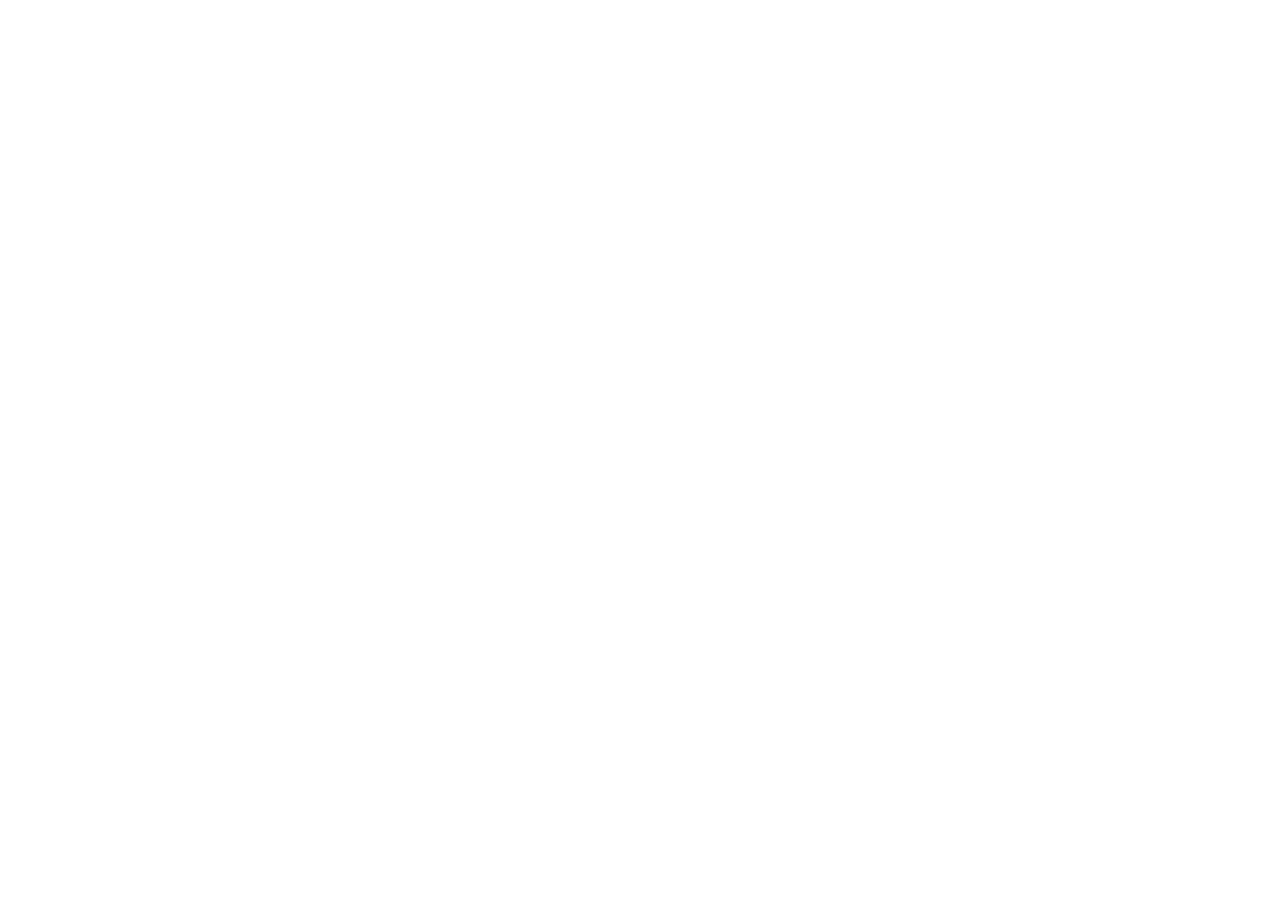
==== index.html @ 3fb9a58e "add" ====
<!DOCTYPE html>
<html lang="">

<head>
  <meta charset="utf-8">
  <title>The Lightning Thief</title>
  <link rel="icon" type="image/x-icon" href="images/favicon.png">
  <script src="p5.js"></script>
  <script src="p5.sound.js"></script>
  <script src="sketch.js"></script>
  <script src="percy.js"></script>
  <script src="enemy.js"></script>
  <script src="drop.js"></script>
  <link rel="stylesheet" href="styles.css">
  
</head>

<body>
  <main>
  </main>
</body>

</html>
---- styles.css ----
html, body {
    padding: 0;
    margin: 0;
    border: 0;
}

canvas {
    display: block;
    position: absolute;
    left: 0;
    top: 0;
}
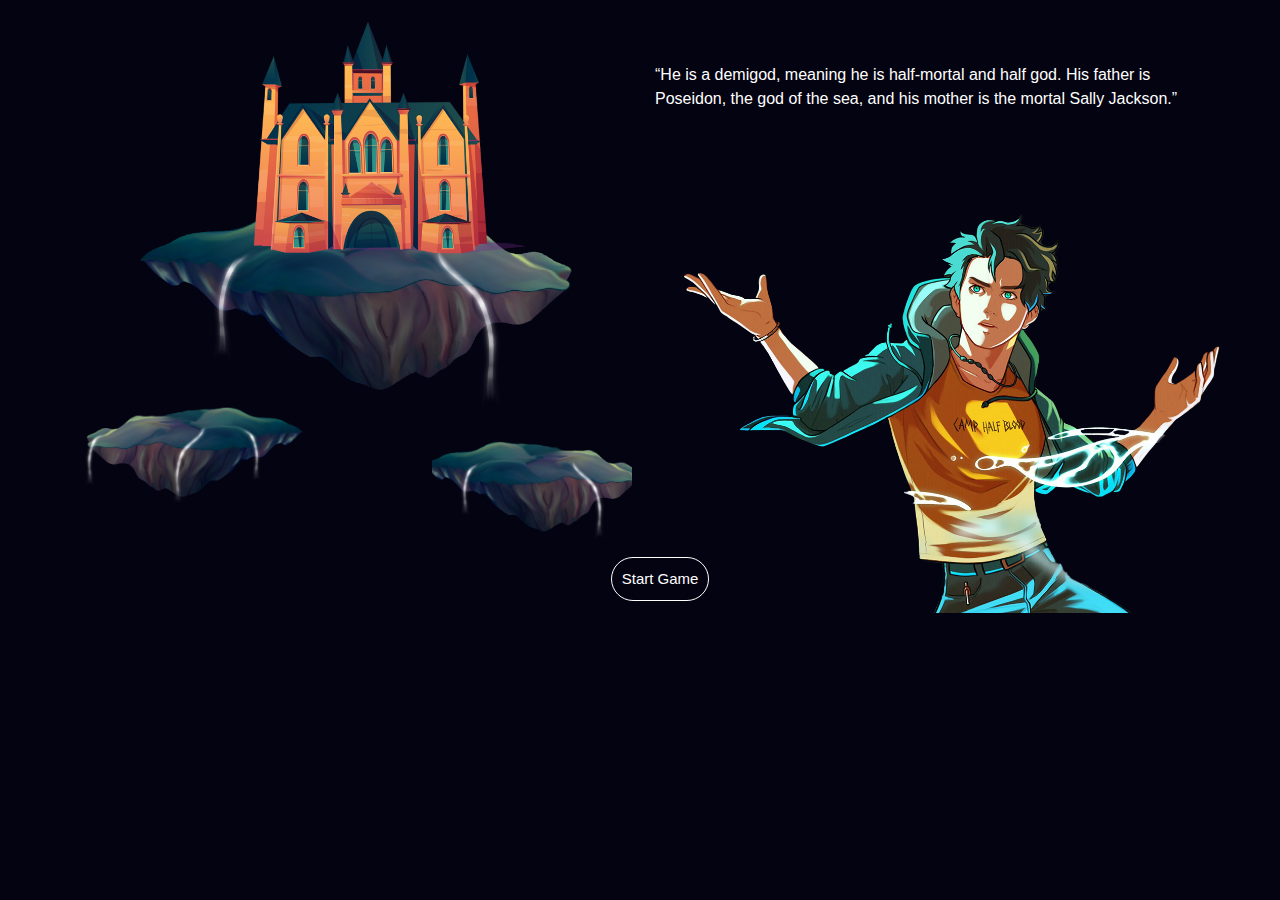
==== commit 905c12c6: "Rename home1.html to index.html" ====
--- a/index.html
+++ b/index.html
@@ -1,23 +1,57 @@
-<!DOCTYPE html>
-<html lang="">
-
-<head>
-  <meta charset="utf-8">
-  <title>The Lightning Thief</title>
-  <link rel="icon" type="image/x-icon" href="images/favicon.png">
-  <script src="p5.js"></script>
-  <script src="p5.sound.js"></script>
-  <script src="sketch.js"></script>
-  <script src="percy.js"></script>
-  <script src="enemy.js"></script>
-  <script src="drop.js"></script>
-  <link rel="stylesheet" href="styles.css">
-  
-</head>
-
-<body>
-  <main>
-  </main>
-</body>
-
-</html>
+<!DOCTYPE html>
+<html>
+
+<head>
+    <meta charset="utf-8">
+    <meta name="viewport" content="width=device-width, initial-scale=1, shrink-to-fit=no">
+    <meta http-equiv="X-UA-Compatible" content="IE=edge">
+    <title>The Lightning Theif</title>
+    <link rel="icon" type="image/x-icon" href="favicon.png">
+    <link rel="stylesheet" href="https://maxcdn.bootstrapcdn.com/bootstrap/4.0.0/css/bootstrap.min.css"
+        integrity="sha384-Gn5384xqQ1aoWXA+058RXPxPg6fy4IWvTNh0E263XmFcJlSAwiGgFAW/dAiS6JXm" crossorigin="anonymous">
+    <link rel="stylesheet" href="style.css">
+
+</head>
+
+<body>
+    <div class="container-fluid">
+        <div class="row">
+            <div class="col-md-6" style="height: 400px;">
+                <img class="mountain1" src="2M 2.png" alt="Mount Olympus">
+            </div>
+            <div class="col-md-6" style="height: 200px;">
+                <p class="text">“He is a demigod, meaning he is half-mortal and half god. His father is Poseidon, the
+                    god of the sea, and his mother is the mortal Sally Jackson.”</p>
+            </div>
+        </div>
+        <div class="row">
+            <div class="col-md-3" style="height: 200px;">
+                <img class="smolm" src="MOUNTAIN 1 1.png" alt="smol mountain">
+            </div>
+            <div class="col-md-2" style="height: 200px;">
+                <img class="smollerm" src="1 M 1.png" alt="smoller mountain">
+            </div>
+            <div class="col-md-1" style="height: 180px;">
+                <button type="button" onclick="window.location.href ='home.html'"  class="btn">Start Game</button>
+            </div>
+
+            
+
+
+            <div class="col-md-6" style="height: 180px;">
+                <img class="percyj" src="percyj.png" alt="percyj">
+            </div>
+        </div>
+    </div>
+    <script src="https://code.jquery.com/jquery-3.2.1.slim.min.js"
+        integrity="sha384-KJ3o2DKtIkvYIK3UENzmM7KCkRr/rE9/Qpg6aAZGJwFDMVNA/GpGFF93hXpG5KkN"
+        crossorigin="anonymous"></script>
+    <script src="https://cdnjs.cloudflare.com/ajax/libs/popper.js/1.12.9/umd/popper.min.js"
+        integrity="sha384-ApNbgh9B+Y1QKtv3Rn7W3mgPxhU9K/ScQsAP7hUibX39j7fakFPskvXusvfa0b4Q"
+        crossorigin="anonymous"></script>
+    <script src="https://maxcdn.bootstrapcdn.com/bootstrap/4.0.0/js/bootstrap.min.js"
+        integrity="sha384-JZR6Spejh4U02d8jOt6vLEHfe/JQGiRRSQQxSfFWpi1MquVdAyjUar5+76PVCmYl"
+        crossorigin="anonymous"></script>
+</body>
+
+</html>
--- a/style.css
+++ b/style.css
@@ -0,0 +1,67 @@
+body {
+    background-color:#040311;
+}
+
+.container-fluid {
+    padding: 1% 7% 0% 7%;
+}
+
+.mountain1 {
+    height: 100%;
+    width: auto;
+}
+
+.text {
+    color: white;
+    padding-top: 50px;
+}
+
+.smolm {
+    height: 100%;
+    width: auto;
+    margin-top: -100px;
+    margin-left: -40px;
+}
+
+.smollerm {
+    height: 100%;
+    width: auto;
+    padding-left: 60px;
+    margin-top: -70px;
+}
+
+.percyj {
+    height: 500px;
+    width: auto;
+    margin-top: -300px;
+    padding-left: 20px;
+}
+
+
+.btn {
+     -webkit-border-radius: 100px;
+    -moz-border-radius: 100px;
+        border-radius: 100px;
+        color: #FFFFFF;
+        font-family: Helvetica;
+        font-size: 15px;
+        font-weight: 100;
+        padding: 10px;
+        background-color: #040311;
+        border: solid #FFFFFF 1.5px;
+        text-decoration: none;
+        display: inline-block;
+        cursor: pointer;
+        text-align: center;
+        margin-top: 144px;
+        margin-left: 50px;
+     }
+     
+     .btn:hover {
+        background: #040311;
+        border: solid #FFFFFF 2px;
+        -webkit-border-radius: 100px;
+        -moz-border-radius: 100px;
+        border-radius: 100px;
+        text-decoration: none;
+     }